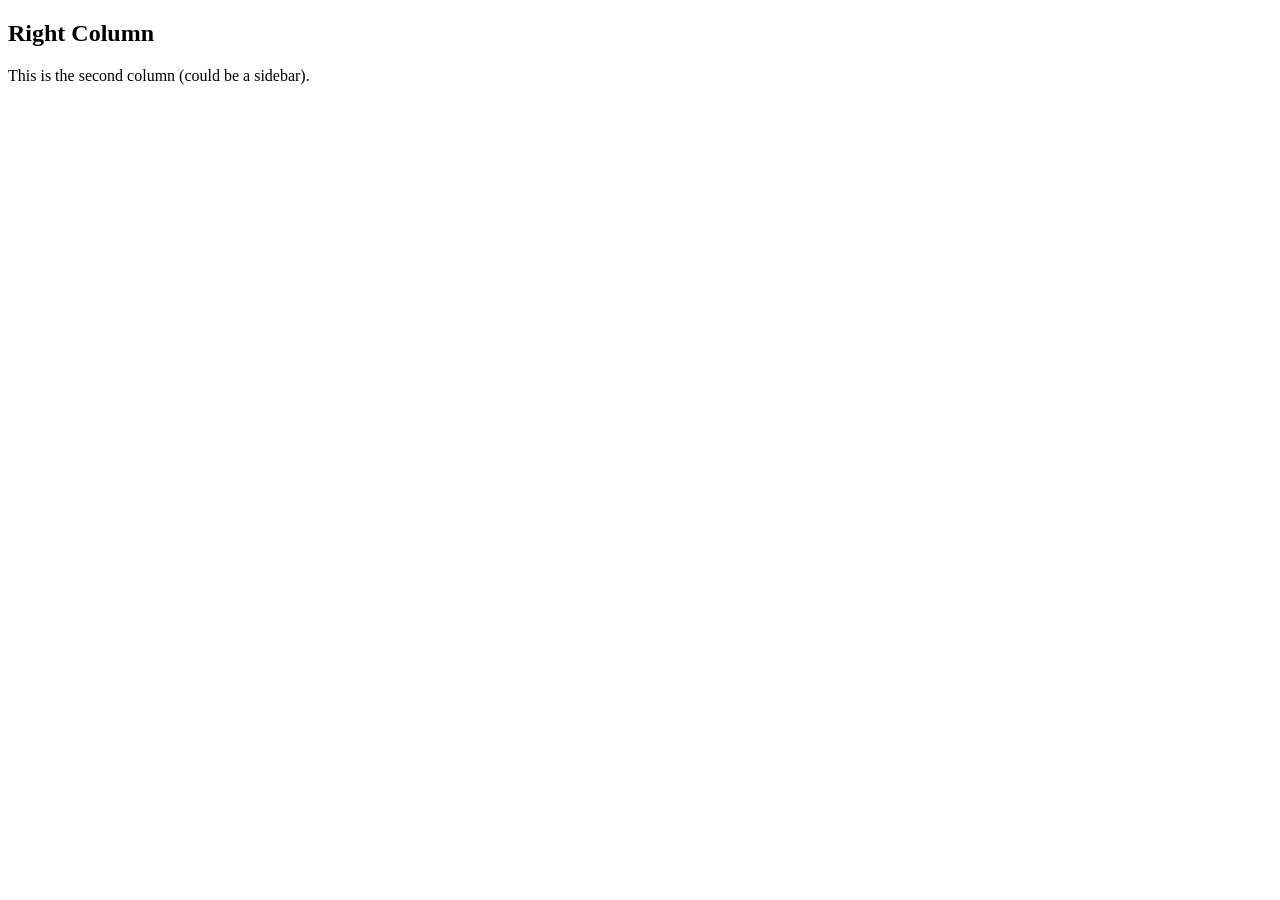
==== client/public/index.html @ d25ebe06 "First commit" ====
<!DOCTYPE html>
<html lang="en">
<head>
  <meta charset="UTF-8">
  <meta name="viewport" content="width=device-width, initial-scale=1.0">
  <title>Responsive Two Columns</title>
  <link rel="stylesheet" href="styles.css">
</head>
<body>
  <main class="container">
    <section class="content-column-left"
      <img src = "https://www.google.com/url?sa"/>
    </section>
    <aside class="content-column-right">
      <h2>Right Column</h2>
      <p>This is the second column (could be a sidebar).</p>
    </aside>
  </main>
</body>
</html>
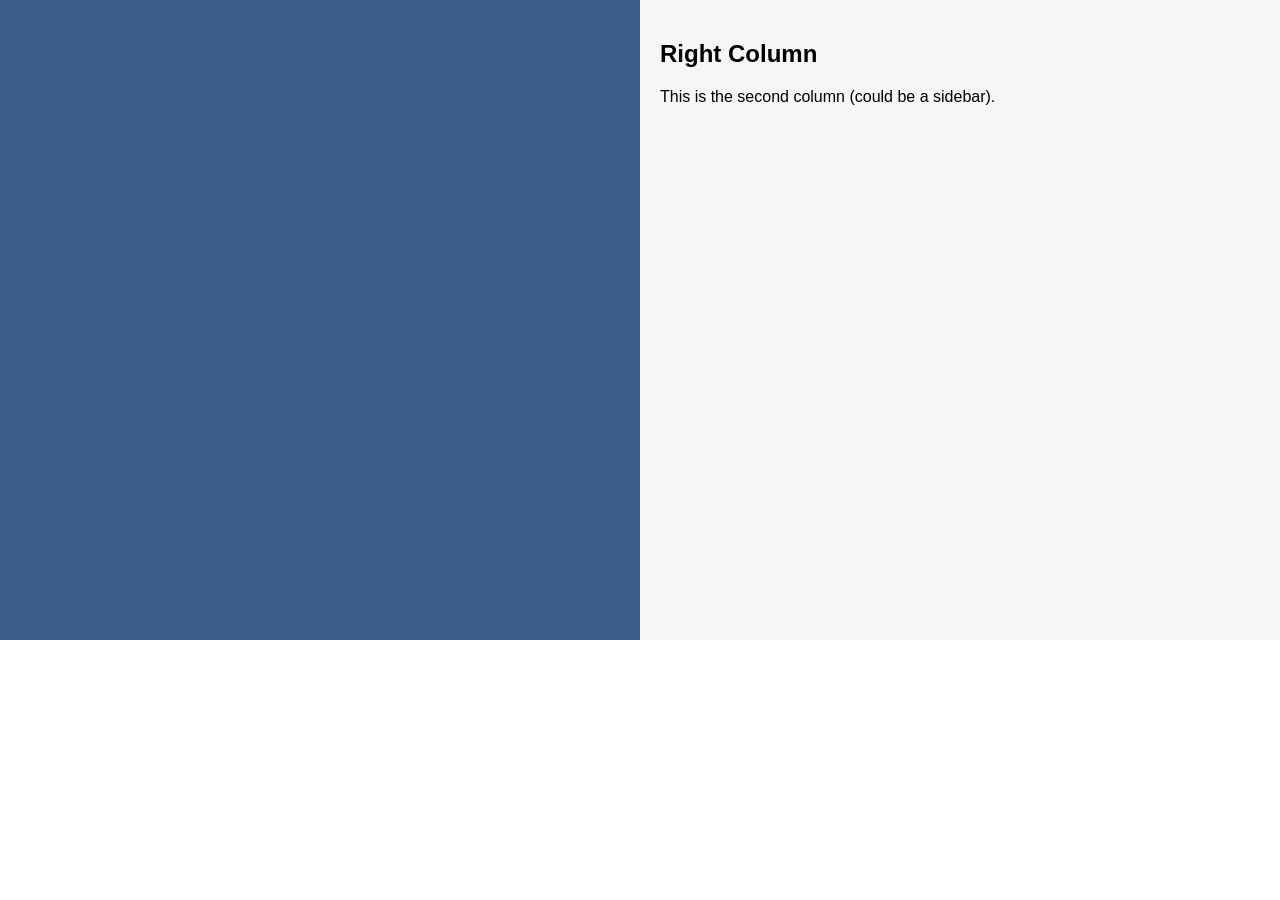
==== commit 0ce79acf: "Added assets file" ====
--- a/client/public/index.html
+++ b/client/public/index.html
@@ -9,7 +9,7 @@
 <body>
   <main class="container">
     <section class="content-column-left"
-      <img src = "https://www.google.com/url?sa"/>
+      <img src="blob:https://www.istockphoto.com/6e080f3d-b5f5-4587-a924-e09ef4d94f41" alt="Businesswoman creates priority to-do list standing behind glass wall writes fresh ideas interesting creative thoughts on multicolored post-it sticky notes using tablet having fruitful workday concept">
     </section>
     <aside class="content-column-right">
       <h2>Right Column</h2>
--- a/client/public/styles.css
+++ b/client/public/styles.css
@@ -0,0 +1,31 @@
+/* Base Styles */
+body {
+  margin: 0;
+  font-family: Arial, sans-serif;
+}
+
+.container {
+  display: flex;
+  flex-wrap: wrap; /* Allows columns to wrap on small screens */
+}
+
+.content-column-left {
+  flex: 1; /* Each column grows equally */
+  min-width: 300px; /* Minimum width before wrapping */
+  padding: 20px;
+  background: #3a5d8a;
+  height: 600px;
+}
+.content-column-right{
+  flex: 1; /* Each column grows equally */
+  min-width: 300px; /* Minimum width before wrapping */
+  padding: 20px;
+  background: #F4F6F8;
+}
+
+/* Optional: Add a max-width to prevent overly wide columns */
+@media (min-width: 1200px) {
+  .content-column {
+    max-width: calc(50% - 10px); /* Accounts for gap */
+  }
+}
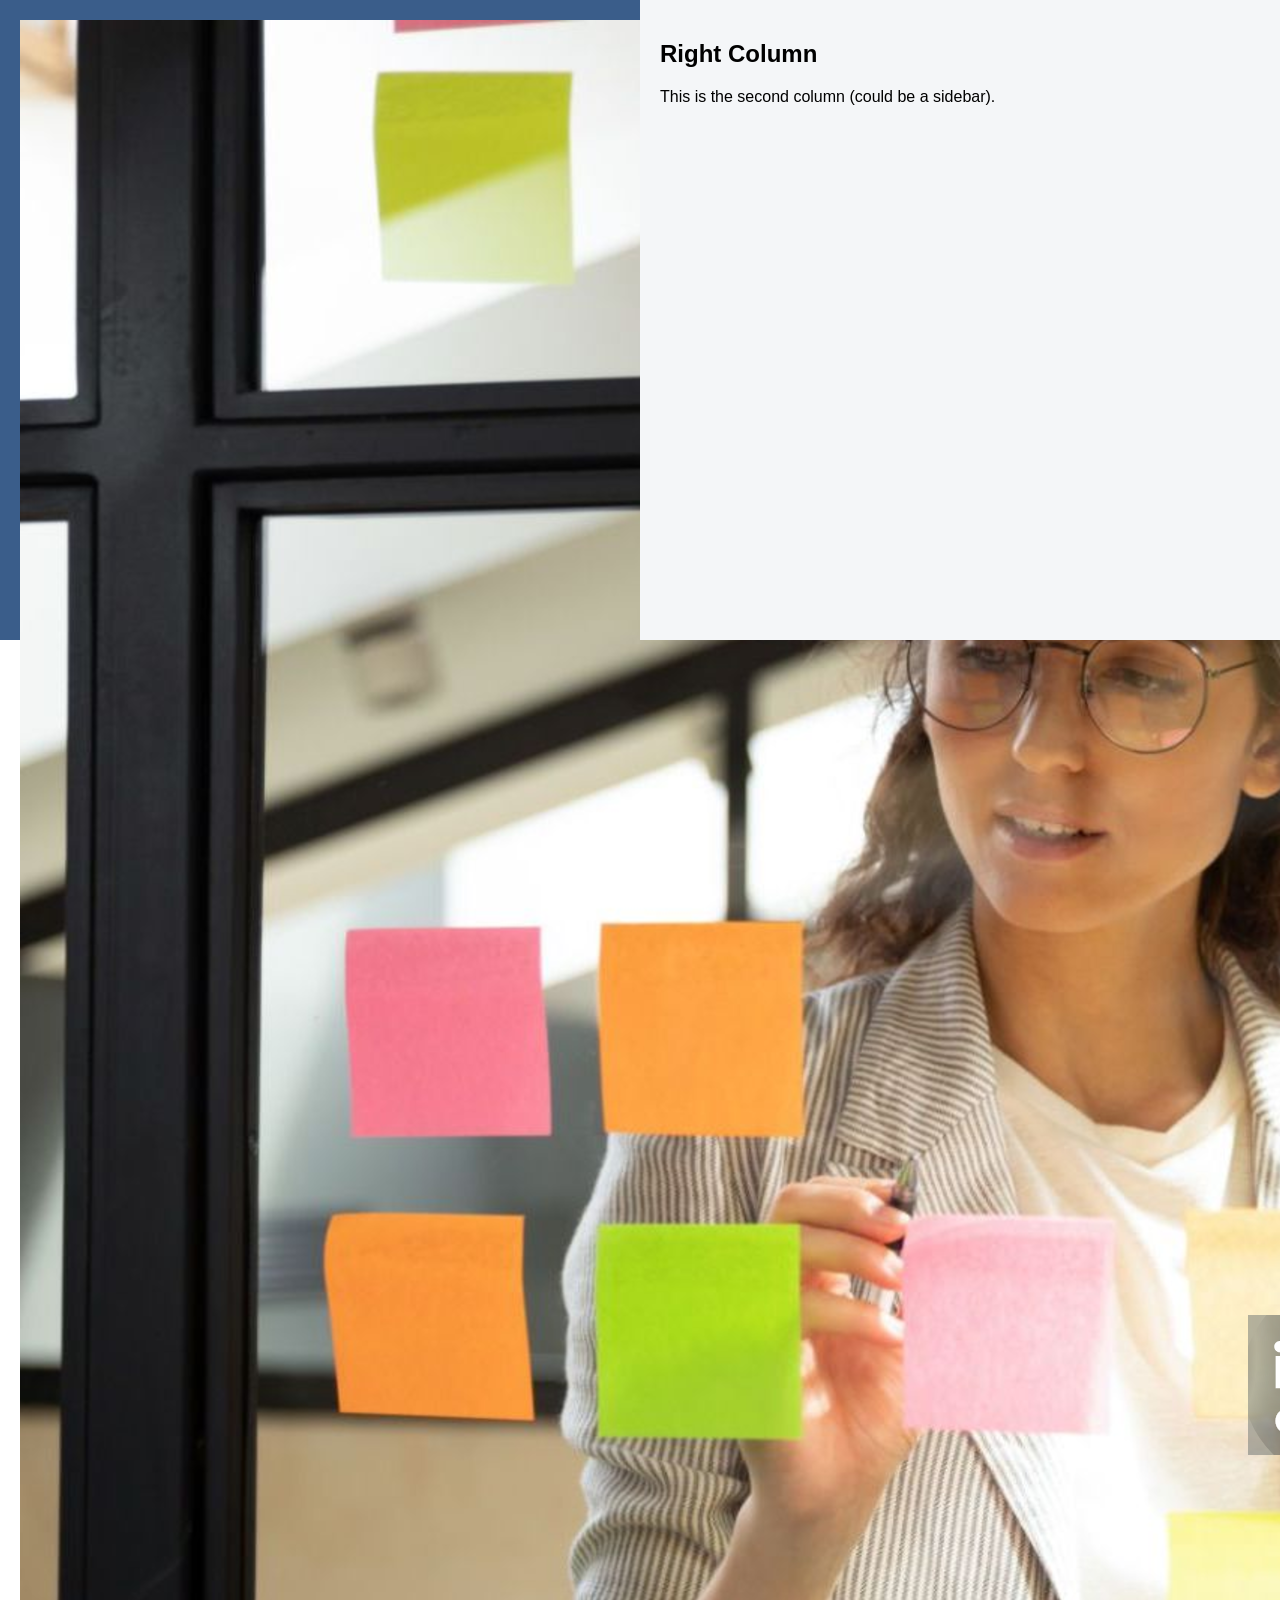
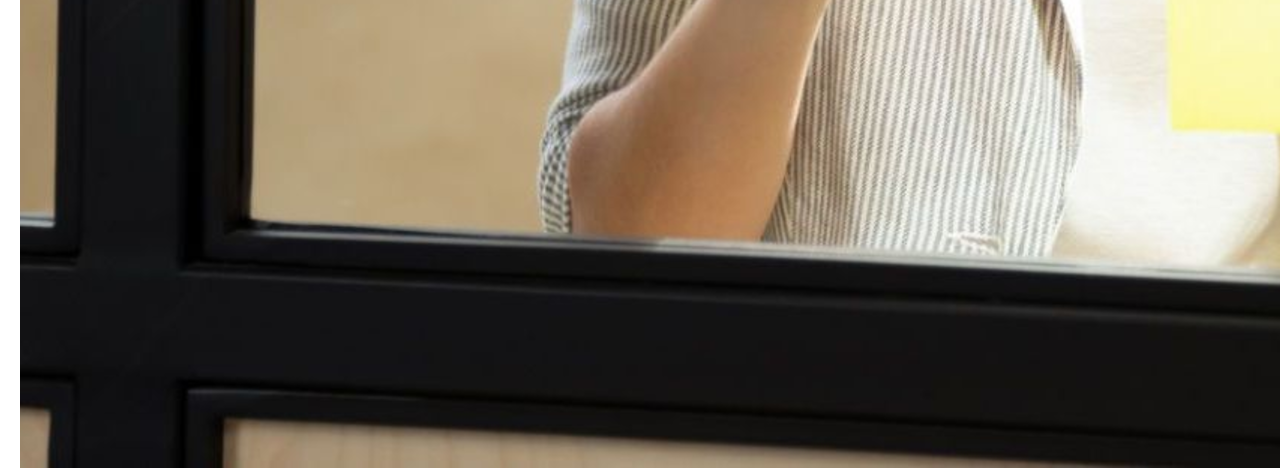
==== commit 6aabaa58: "Debbuging" ====
--- a/client/public/index.html
+++ b/client/public/index.html
@@ -3,13 +3,13 @@
 <head>
   <meta charset="UTF-8">
   <meta name="viewport" content="width=device-width, initial-scale=1.0">
-  <title>Responsive Two Columns</title>
+  <title>Taskhive</title>
   <link rel="stylesheet" href="styles.css">
 </head>
 <body>
   <main class="container">
-    <section class="content-column-left"
-      <img src="blob:https://www.istockphoto.com/6e080f3d-b5f5-4587-a924-e09ef4d94f41" alt="Businesswoman creates priority to-do list standing behind glass wall writes fresh ideas interesting creative thoughts on multicolored post-it sticky notes using tablet having fruitful workday concept">
+    <section class="content-column-left">
+      <img src="../assets/woman-organizing.jpg" alt="Woman organizing her work">
     </section>
     <aside class="content-column-right">
       <h2>Right Column</h2>
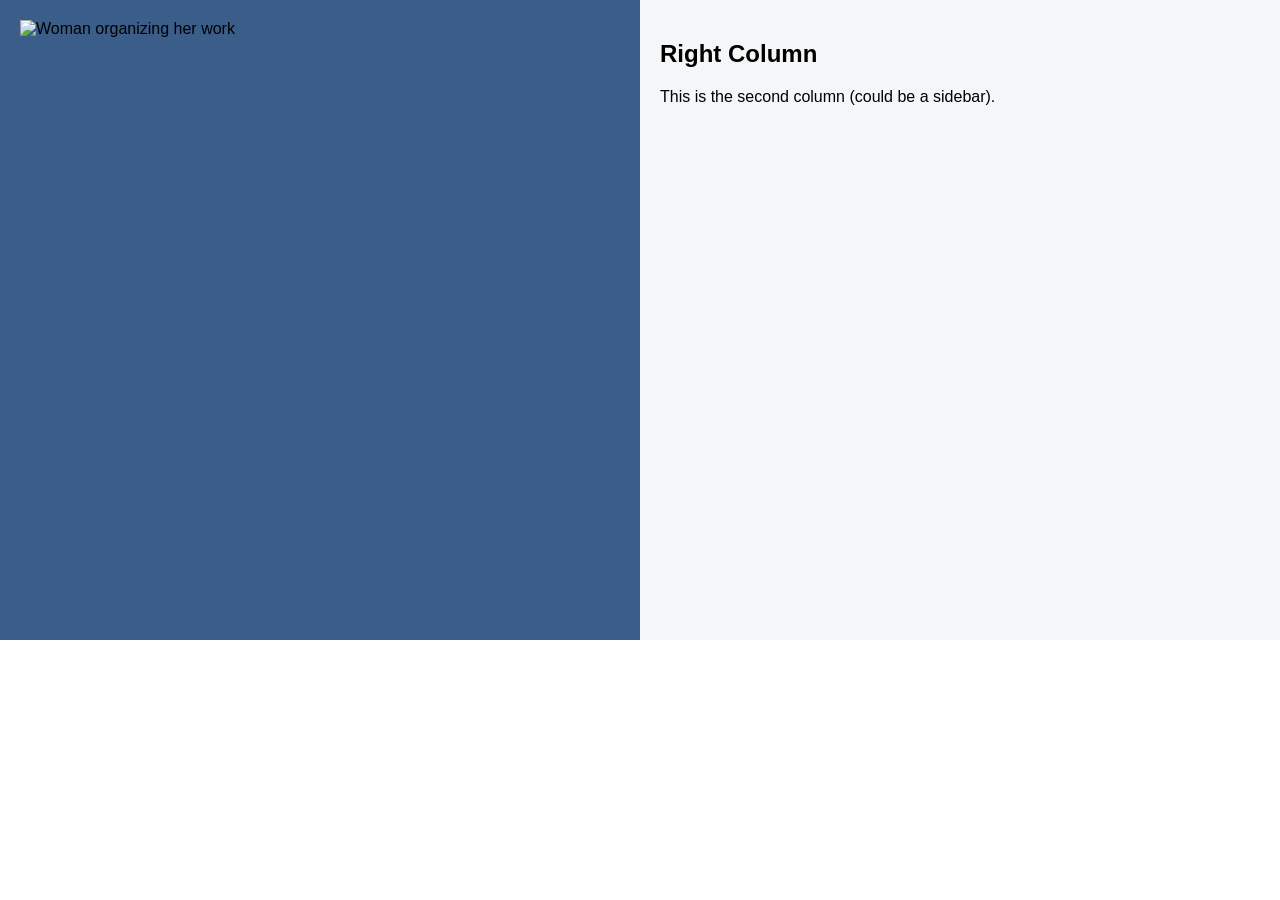
==== commit 4ca9c3c9: "Fix Bug" ====
--- a/client/public/index.html
+++ b/client/public/index.html
@@ -9,7 +9,7 @@
 <body>
   <main class="container">
     <section class="content-column-left">
-      <img src="../assets/woman-organizing.jpg" alt="Woman organizing her work">
+      <img src="../assets/woman-organizing.jpeg" alt="Woman organizing her work">
     </section>
     <aside class="content-column-right">
       <h2>Right Column</h2>
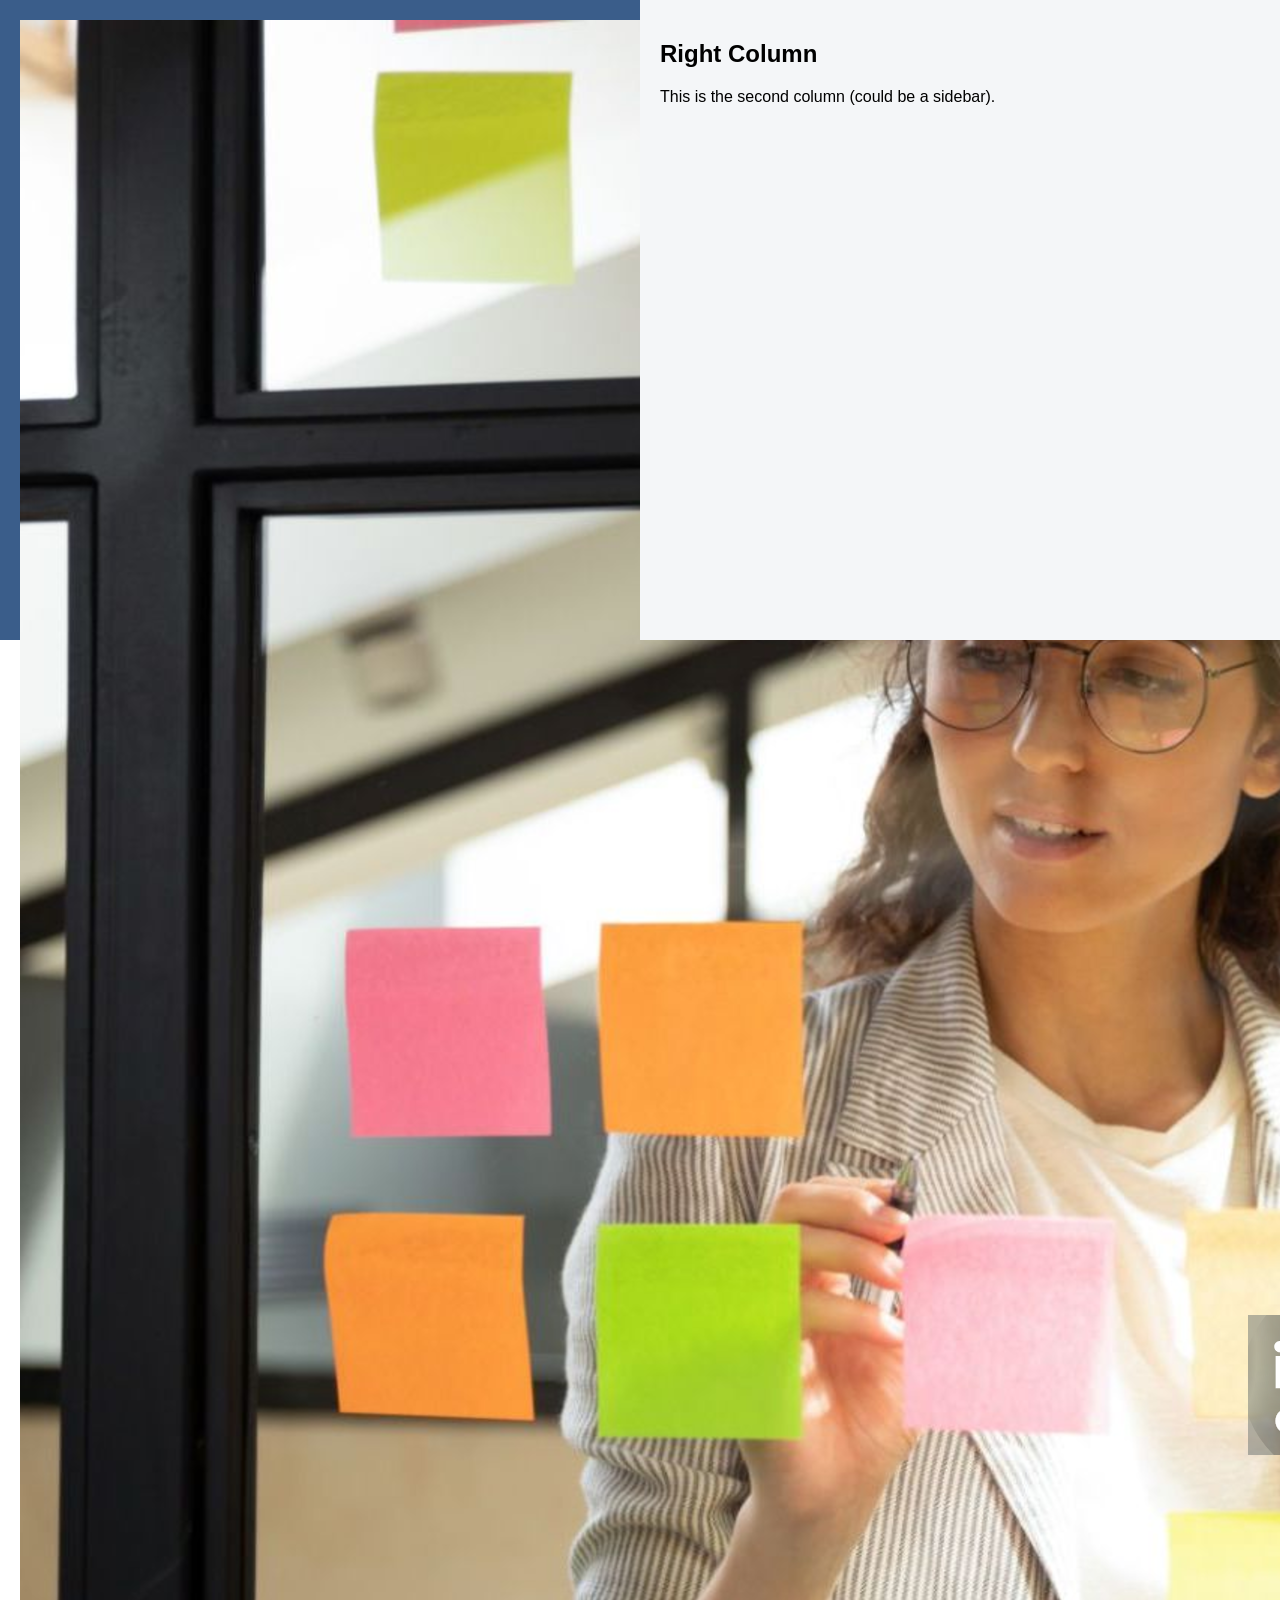
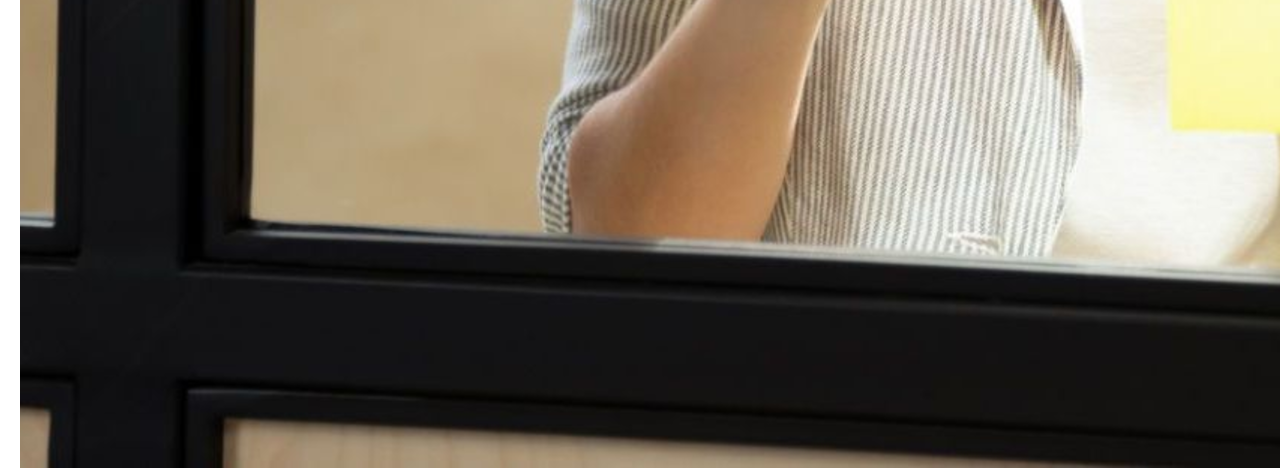
==== commit 90d15b7f: "Fix Bug" ====
--- a/client/public/index.html
+++ b/client/public/index.html
@@ -9,7 +9,7 @@
 <body>
   <main class="container">
     <section class="content-column-left">
-      <img src="../assets/woman-organizing.jpeg" alt="Woman organizing her work">
+      <img src="../assets/woman-organizing.jpg" alt="Woman organizing her work">
     </section>
     <aside class="content-column-right">
       <h2>Right Column</h2>
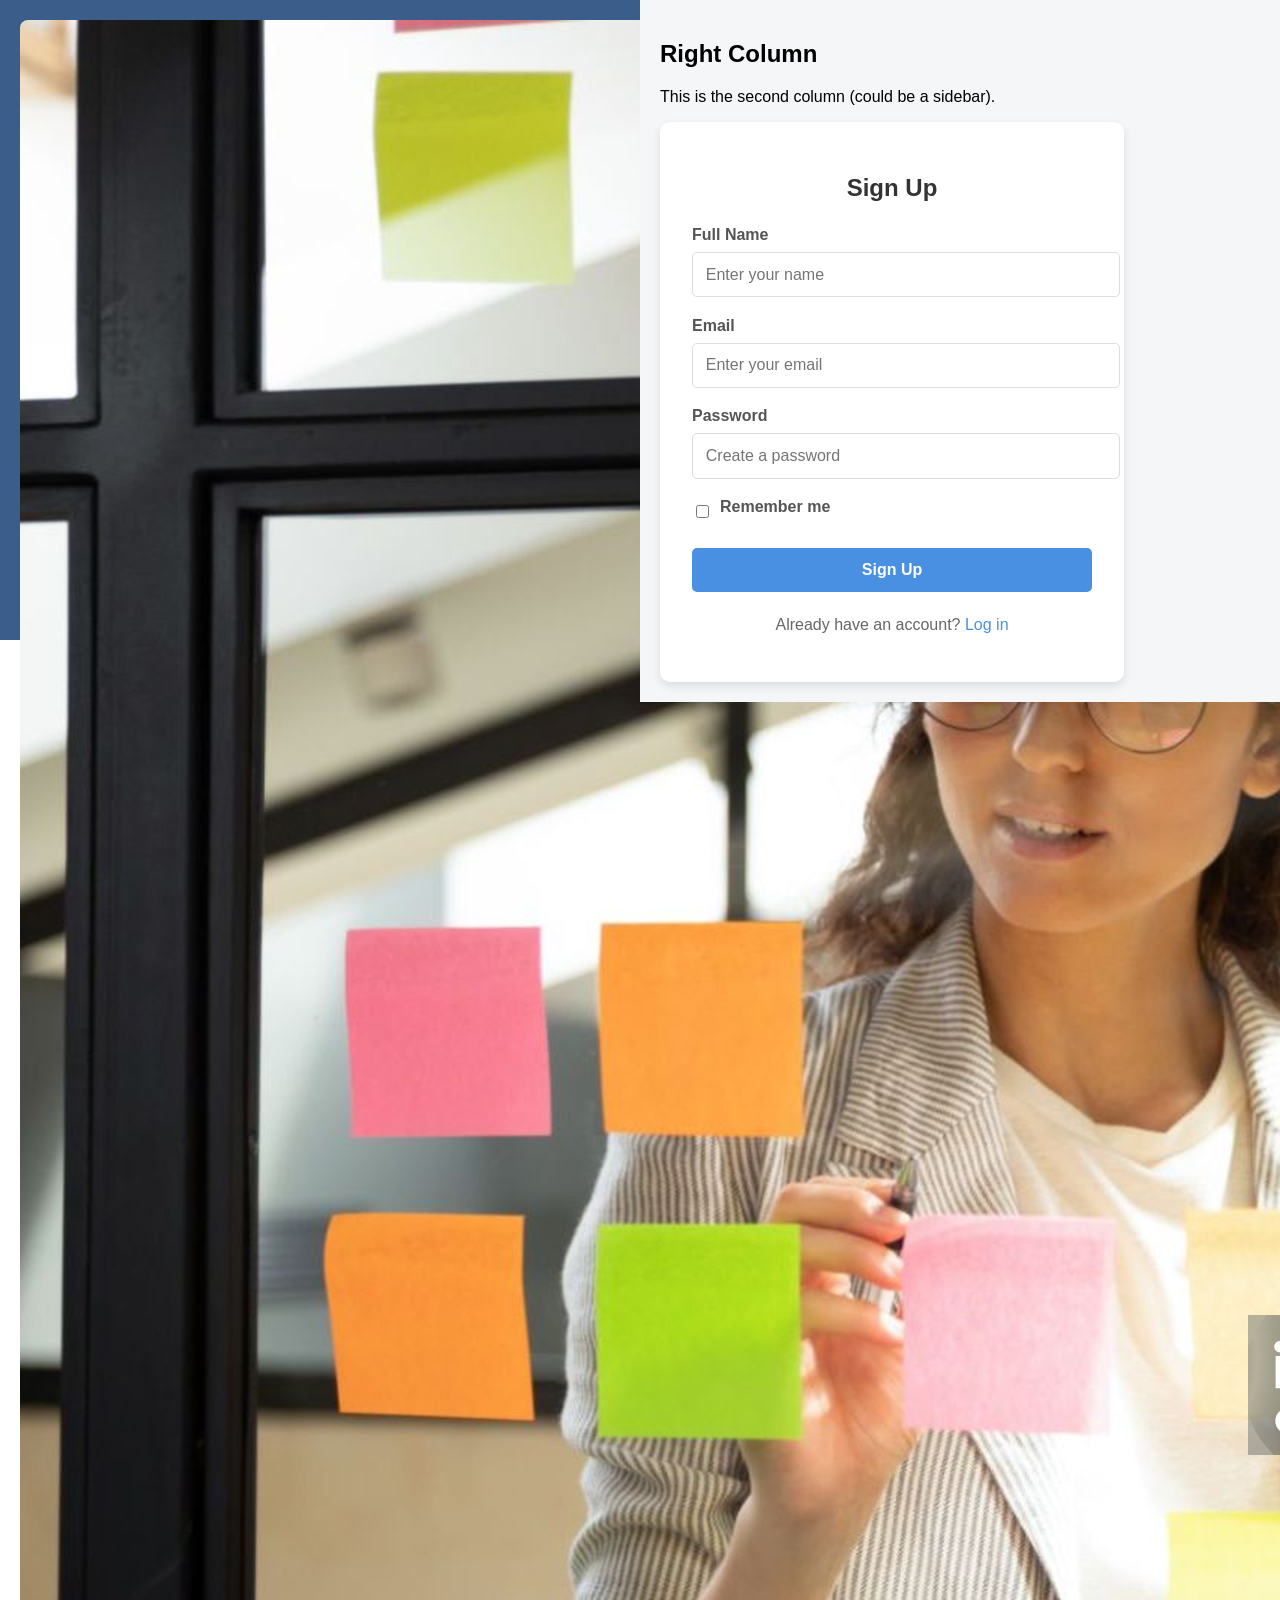
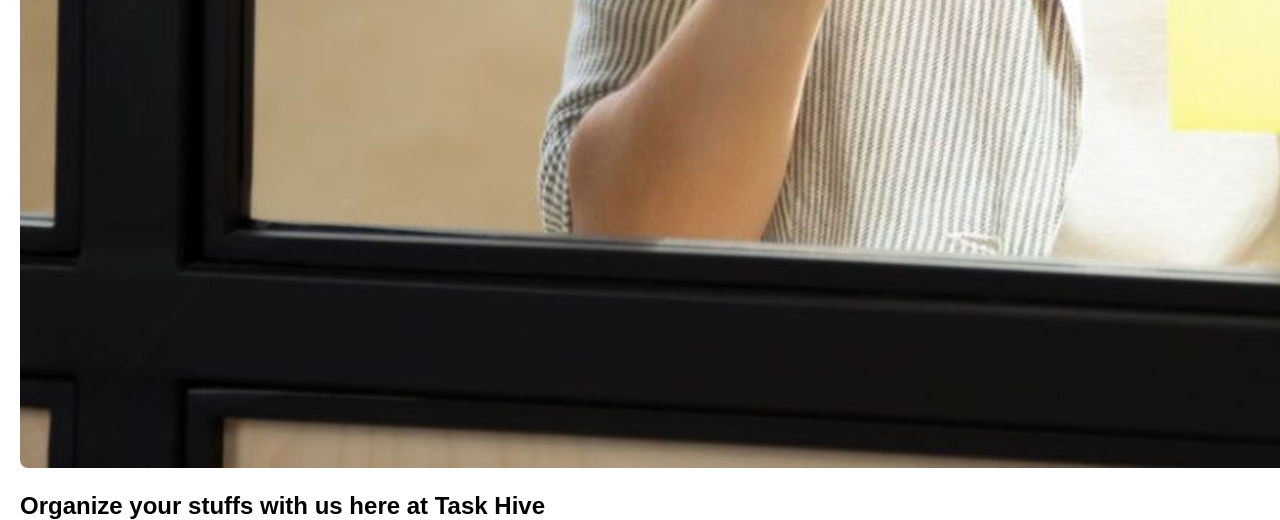
==== commit c6611945: "Updated index.html" ====
--- a/client/public/index.html
+++ b/client/public/index.html
@@ -9,11 +9,44 @@
 <body>
   <main class="container">
     <section class="content-column-left">
-      <img src="../assets/woman-organizing.jpg" alt="Woman organizing her work">
+      <img src="woman-organizing.jpg" class="login-page-image" alt="Woman organizing her work">
+      <h2>Organize your stuffs with us here at Task Hive</h2>
     </section>
     <aside class="content-column-right">
       <h2>Right Column</h2>
       <p>This is the second column (could be a sidebar).</p>
+      <div class="form-container">
+        <h1>Sign Up</h1>
+        <form class="form">
+          <!-- Input fields -->
+          <div class="form-group">
+            <label for="name">Full Name</label>
+            <input type="text" id="name" placeholder="Enter your name" required>
+          </div>
+
+          <div class="form-group">
+            <label for="email">Email</label>
+            <input type="email" id="email" placeholder="Enter your email" required>
+          </div>
+
+          <div class="form-group">
+            <label for="password">Password</label>
+            <input type="password" id="password" placeholder="Create a password" required>
+          </div>
+
+          <!-- Checkbox (Remember Me) -->
+          <div class="form-group remember-me">
+            <input type="checkbox" id="remember">
+            <label for="remember">Remember me</label>
+          </div>
+
+          <!-- Submit Button -->
+          <button type="submit" class="submit-btn">Sign Up</button>
+
+          <!-- Alternative Login Option -->
+          <p class="login-link">Already have an account? <a href="#">Log in</a></p>
+        </form>
+      </div>
     </aside>
   </main>
 </body>
--- a/client/public/styles.css
+++ b/client/public/styles.css
@@ -6,26 +6,120 @@
 
 .container {
   display: flex;
-  flex-wrap: wrap; /* Allows columns to wrap on small screens */
+  flex-wrap: wrap; 
 }
 
 .content-column-left {
-  flex: 1; /* Each column grows equally */
-  min-width: 300px; /* Minimum width before wrapping */
+  flex: 1;
+  min-width: 300px;
   padding: 20px;
   background: #3a5d8a;
   height: 600px;
-}
+ }
 .content-column-right{
-  flex: 1; /* Each column grows equally */
-  min-width: 300px; /* Minimum width before wrapping */
+  flex: 1;
+  min-width: 300px;
   padding: 20px;
   background: #F4F6F8;
 }
+.login-page-image{
+  /* max-width: 20%; */
+  /* max-height: 80vh; */
+  /* width: auto; */
+  /* height: auto; */
+  /* object-fit: contain; */
+  border-radius: 8px;
+}
+/* Form Container */
+.form-container {
+  background: white;
+  padding: 2rem;
+  border-radius: 10px;
+  box-shadow: 0 4px 10px rgba(0, 0, 0, 0.1);
+  width: 100%;
+  max-width: 400px;
+}
 
+.form-container h1 {
+  text-align: center;
+  margin-bottom: 1.5rem;
+  color: #333;
+}
+
+/* Form Groups (Input Fields) */
+.form-group {
+  margin-bottom: 1.2rem;
+}
+
+.form-group label {
+  display: block;
+  margin-bottom: 0.5rem;
+  font-weight: 600;
+  color: #555;
+}
+
+.form-group input {
+  width: 100%;
+  padding: 0.8rem;
+  border: 1px solid #ddd;
+  border-radius: 5px;
+  font-size: 1rem;
+  transition: border 0.3s;
+}
+
+.form-group input:focus {
+  border-color: #4a90e2;
+  outline: none;
+}
+
+/* Checkbox Styling */
+.remember-me {
+  display: flex;
+  align-items: center;
+  gap: 0.5rem;
+  margin-bottom: 1.5rem;
+}
+
+.remember-me input {
+  width: auto;
+}
+
+/* Submit Button */
+.submit-btn {
+  width: 100%;
+  padding: 0.8rem;
+  background-color: #4a90e2;
+  color: white;
+  border: none;
+  border-radius: 5px;
+  font-size: 1rem;
+  font-weight: 600;
+  cursor: pointer;
+  transition: background 0.3s;
+}
+
+.submit-btn:hover {
+  background-color: #357ab8;
+}
+
+/* Login Link */
+.login-link {
+  text-align: center;
+  margin-top: 1.5rem;
+  color: #666;
+}
+
+.login-link a {
+  color: #4a90e2;
+  text-decoration: none;
+}
+
+.login-link a:hover {
+  text-decoration: underline;
+}
 /* Optional: Add a max-width to prevent overly wide columns */
-@media (min-width: 1200px) {
-  .content-column {
-    max-width: calc(50% - 10px); /* Accounts for gap */
-  }
-}+/* @media (min-width: 1200px) { */
+  /* .content-column { */
+    /* max-width: calc(50% - 10px); Accounts for gap */
+  /* } */
+/* } */
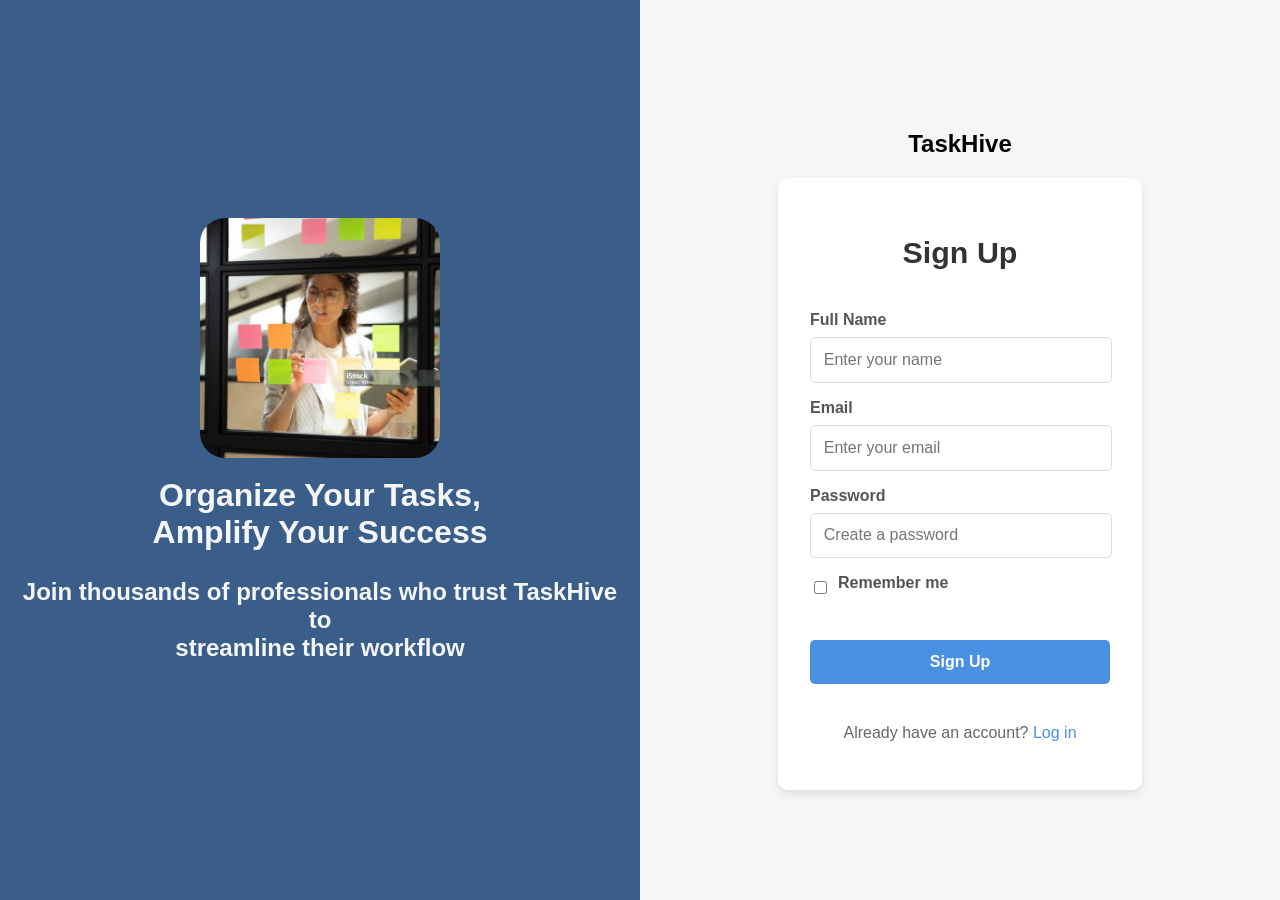
==== commit 0197b2fe: "Updated index.html page" ====
--- a/client/public/index.html
+++ b/client/public/index.html
@@ -10,43 +10,47 @@
   <main class="container">
     <section class="content-column-left">
       <img src="woman-organizing.jpg" class="login-page-image" alt="Woman organizing her work">
-      <h2>Organize your stuffs with us here at Task Hive</h2>
+      <h1>
+         Organize Your Tasks,<br>
+         Amplify Your Success
+      </h1>
+      <h2>
+        Join thousands of professionals who trust TaskHive to<br>
+        streamline their workflow
+      </h2>
     </section>
     <aside class="content-column-right">
-      <h2>Right Column</h2>
-      <p>This is the second column (could be a sidebar).</p>
-      <div class="form-container">
+      <h2>TaskHive</h2>
+      <form class="sign-up-form">
         <h1>Sign Up</h1>
-        <form class="form">
-          <!-- Input fields -->
-          <div class="form-group">
-            <label for="name">Full Name</label>
-            <input type="text" id="name" placeholder="Enter your name" required>
-          </div>
+        <!-- Input fields -->
+        <div class="form-group">
+          <label for="name">Full Name</label>
+          <input type="text" id="name" placeholder="Enter your name" required>
+        </div>
 
-          <div class="form-group">
-            <label for="email">Email</label>
-            <input type="email" id="email" placeholder="Enter your email" required>
-          </div>
+        <div class="form-group">
+          <label for="email">Email</label>
+          <input type="email" id="email" placeholder="Enter your email" required>
+        </div>
 
-          <div class="form-group">
-            <label for="password">Password</label>
-            <input type="password" id="password" placeholder="Create a password" required>
-          </div>
+        <div class="form-group">
+          <label for="password">Password</label>
+          <input type="password" id="password" placeholder="Create a password" required>
+        </div>
 
-          <!-- Checkbox (Remember Me) -->
-          <div class="form-group remember-me">
-            <input type="checkbox" id="remember">
-            <label for="remember">Remember me</label>
-          </div>
+        <!-- Checkbox (Remember Me) -->
+        <div class="form-group remember-me">
+          <input type="checkbox" id="remember">
+          <label for="remember">Remember me</label>
+        </div>
 
-          <!-- Submit Button -->
-          <button type="submit" class="submit-btn">Sign Up</button>
+        <!-- Submit Button -->
+        <button type="submit" class="submit-btn">Sign Up</button>
 
-          <!-- Alternative Login Option -->
-          <p class="login-link">Already have an account? <a href="#">Log in</a></p>
-        </form>
-      </div>
+        <!-- Alternative Login Option -->
+        <p class="login-link">Already have an account? <a href="#">Log in</a></p>
+      </form>
     </aside>
   </main>
 </body>
--- a/client/public/styles.css
+++ b/client/public/styles.css
@@ -6,49 +6,70 @@
 
 .container {
   display: flex;
-  flex-wrap: wrap; 
+  height: 100vh;
 }
 
 .content-column-left {
   flex: 1;
-  min-width: 300px;
+  display: flex;
+  flex-direction: column;
+  justify-content: center;
+  align-items: center;
+  background: #3a5d8a;
   padding: 20px;
-  background: #3a5d8a;
-  height: 600px;
  }
 .content-column-right{
   flex: 1;
-  min-width: 300px;
+  background: #F4F6F8;
+  display: flex;
+  flex-direction: column;
+  justify-content: center;
+  align-items: center;
   padding: 20px;
-  background: #F4F6F8;
 }
-.login-page-image{
-  /* max-width: 20%; */
-  /* max-height: 80vh; */
-  /* width: auto; */
-  /* height: auto; */
-  /* object-fit: contain; */
-  border-radius: 8px;
+.content-column-right h2{
+  text-align: center;
 }
-/* Form Container */
-.form-container {
+.login-page-image{ 
+  max-width: 40%;
+  border-radius: 25px;
+} 
+.content-column-left h1{
+  color:#F4F6F8;
+  font-size: clamp(0.8rem, 2.5vw, 2.1rem);
+  font-weight: 900;
+  text-align: center;
+  margin-top: 0.6em;
+}
+.content-column-left h2{
+  color:#F4F6F8;
+  text-align: center;
+  font-size: clamp(0.8rem, 2.5vw, 1.5rem);
+  padding: 0%;
+  margin-top: 0em;
+} 
+/* .form-container {
+  background: white;
+  padding: 2rem;
+  border-radius: 10px;
+  width: clamp(15%, 90vw, 50%);
+  box-shadow: 0 4px 10px rgba(0, 0, 0, 0.1);
+} */
+
+.sign-up-form h1 {
+  text-align: center;
+  color: #333;
+  font-size: clamp(0.8rem, 2.5vw, 1.9rem);
+}
+.sign-up-form{
+  display: flex;
+  flex-direction: column;
+  gap: 1rem;
   background: white;
   padding: 2rem;
   border-radius: 10px;
   box-shadow: 0 4px 10px rgba(0, 0, 0, 0.1);
-  width: 100%;
-  max-width: 400px;
-}
-
-.form-container h1 {
-  text-align: center;
-  margin-bottom: 1.5rem;
-  color: #333;
-}
-
-/* Form Groups (Input Fields) */
-.form-group {
-  margin-bottom: 1.2rem;
+  width: clamp(15%, 90vw, 50%);
 }
 
 .form-group label {
@@ -56,11 +77,13 @@
   margin-bottom: 0.5rem;
   font-weight: 600;
   color: #555;
+  font-size: clamp(0.6rem, 2.5vw, 1.0rem);
 }
 
 .form-group input {
-  width: 100%;
+  width: calc(100% - 1.6rem);
   padding: 0.8rem;
+  font-size: clamp(0.875rem, 3vw, 1rem);
   border: 1px solid #ddd;
   border-radius: 5px;
   font-size: 1rem;
@@ -78,10 +101,12 @@
   align-items: center;
   gap: 0.5rem;
   margin-bottom: 1.5rem;
+  font-size: clamp(0.875rem, 3vw, 1rem);
 }
 
 .remember-me input {
   width: auto;
+  font-size: clamp(0.875rem, 3vw, 1rem);
 }
 
 /* Submit Button */
@@ -92,7 +117,7 @@
   color: white;
   border: none;
   border-radius: 5px;
-  font-size: 1rem;
+  font-size: clamp(0.475rem, 3vw, 1rem);
   font-weight: 600;
   cursor: pointer;
   transition: background 0.3s;
@@ -117,9 +142,11 @@
 .login-link a:hover {
   text-decoration: underline;
 }
-/* Optional: Add a max-width to prevent overly wide columns */
-/* @media (min-width: 1200px) { */
-  /* .content-column { */
-    /* max-width: calc(50% - 10px); Accounts for gap */
-  /* } */
-/* } */+@media (max-width: 768px) {
+  /* .content-column-left {
+    max-width: calc(50% - 10px);
+} */
+.container{
+  flex-direction: column;
+}
+}
